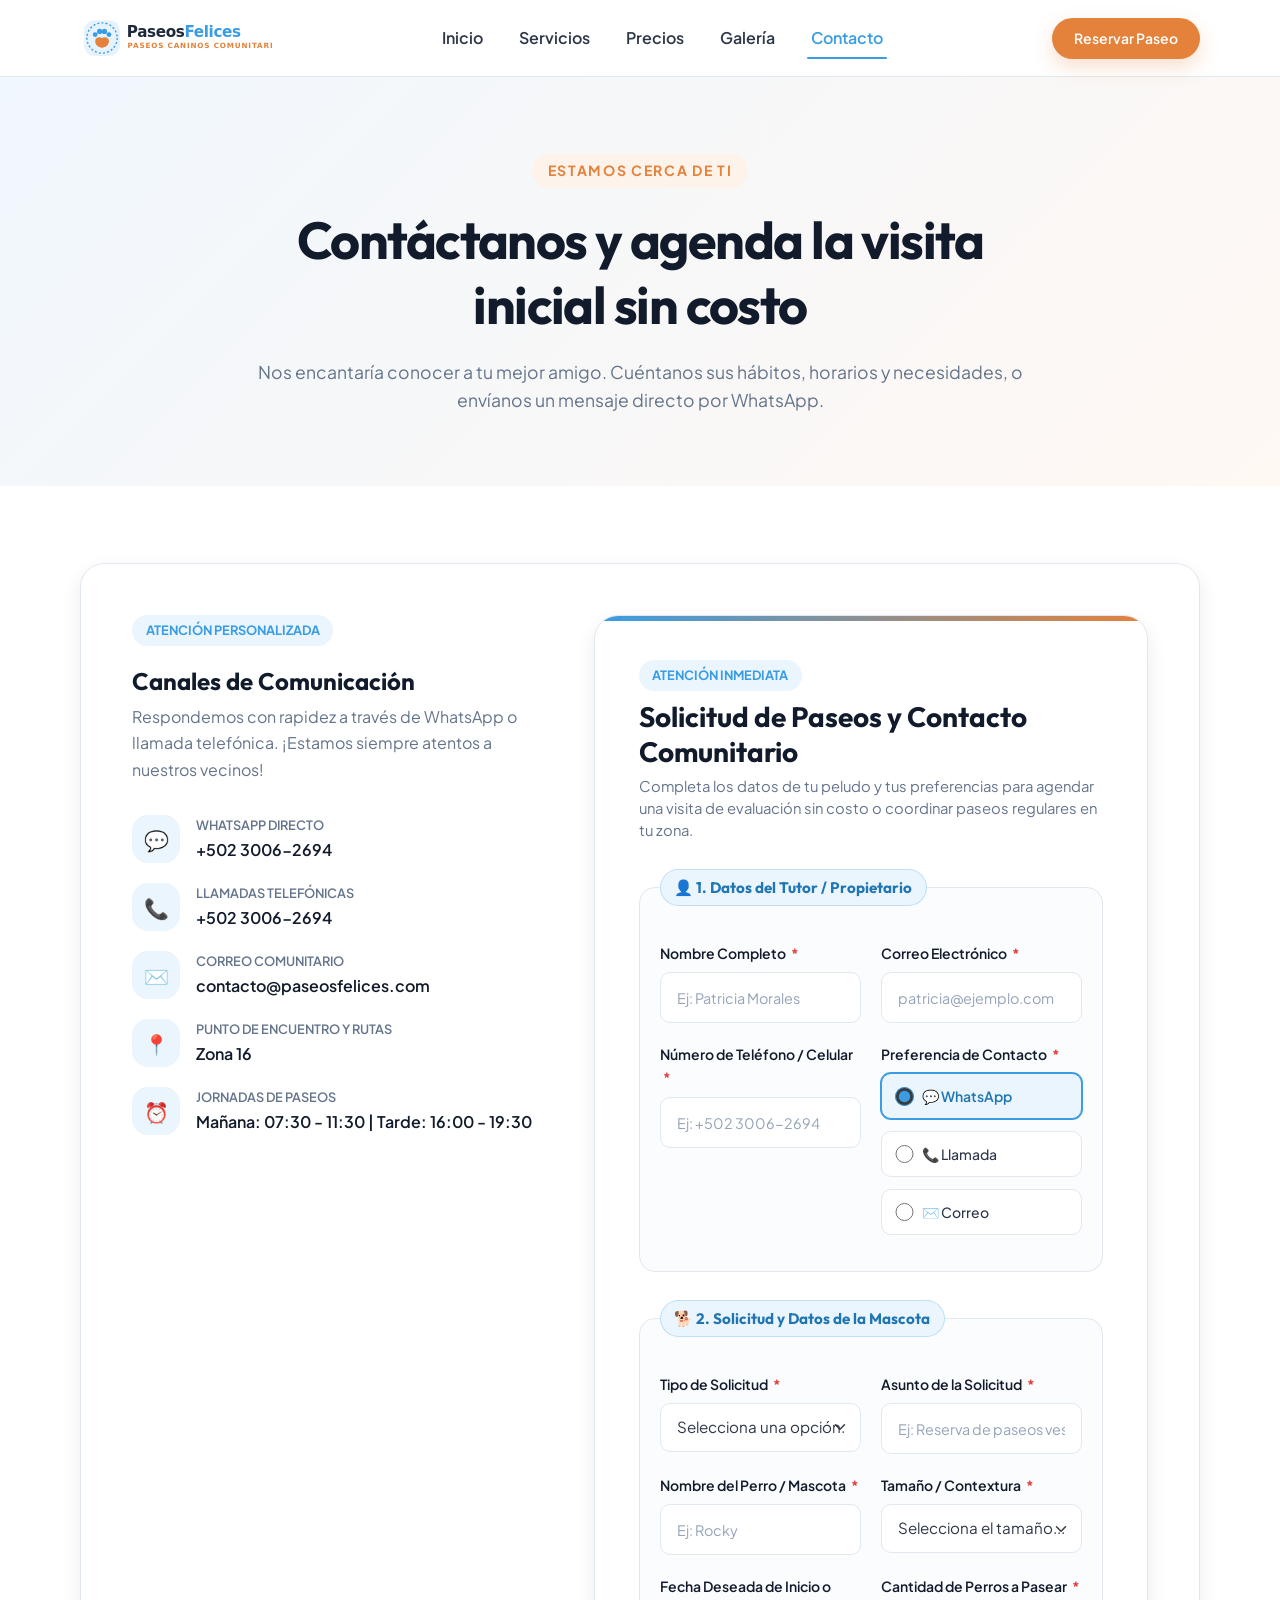
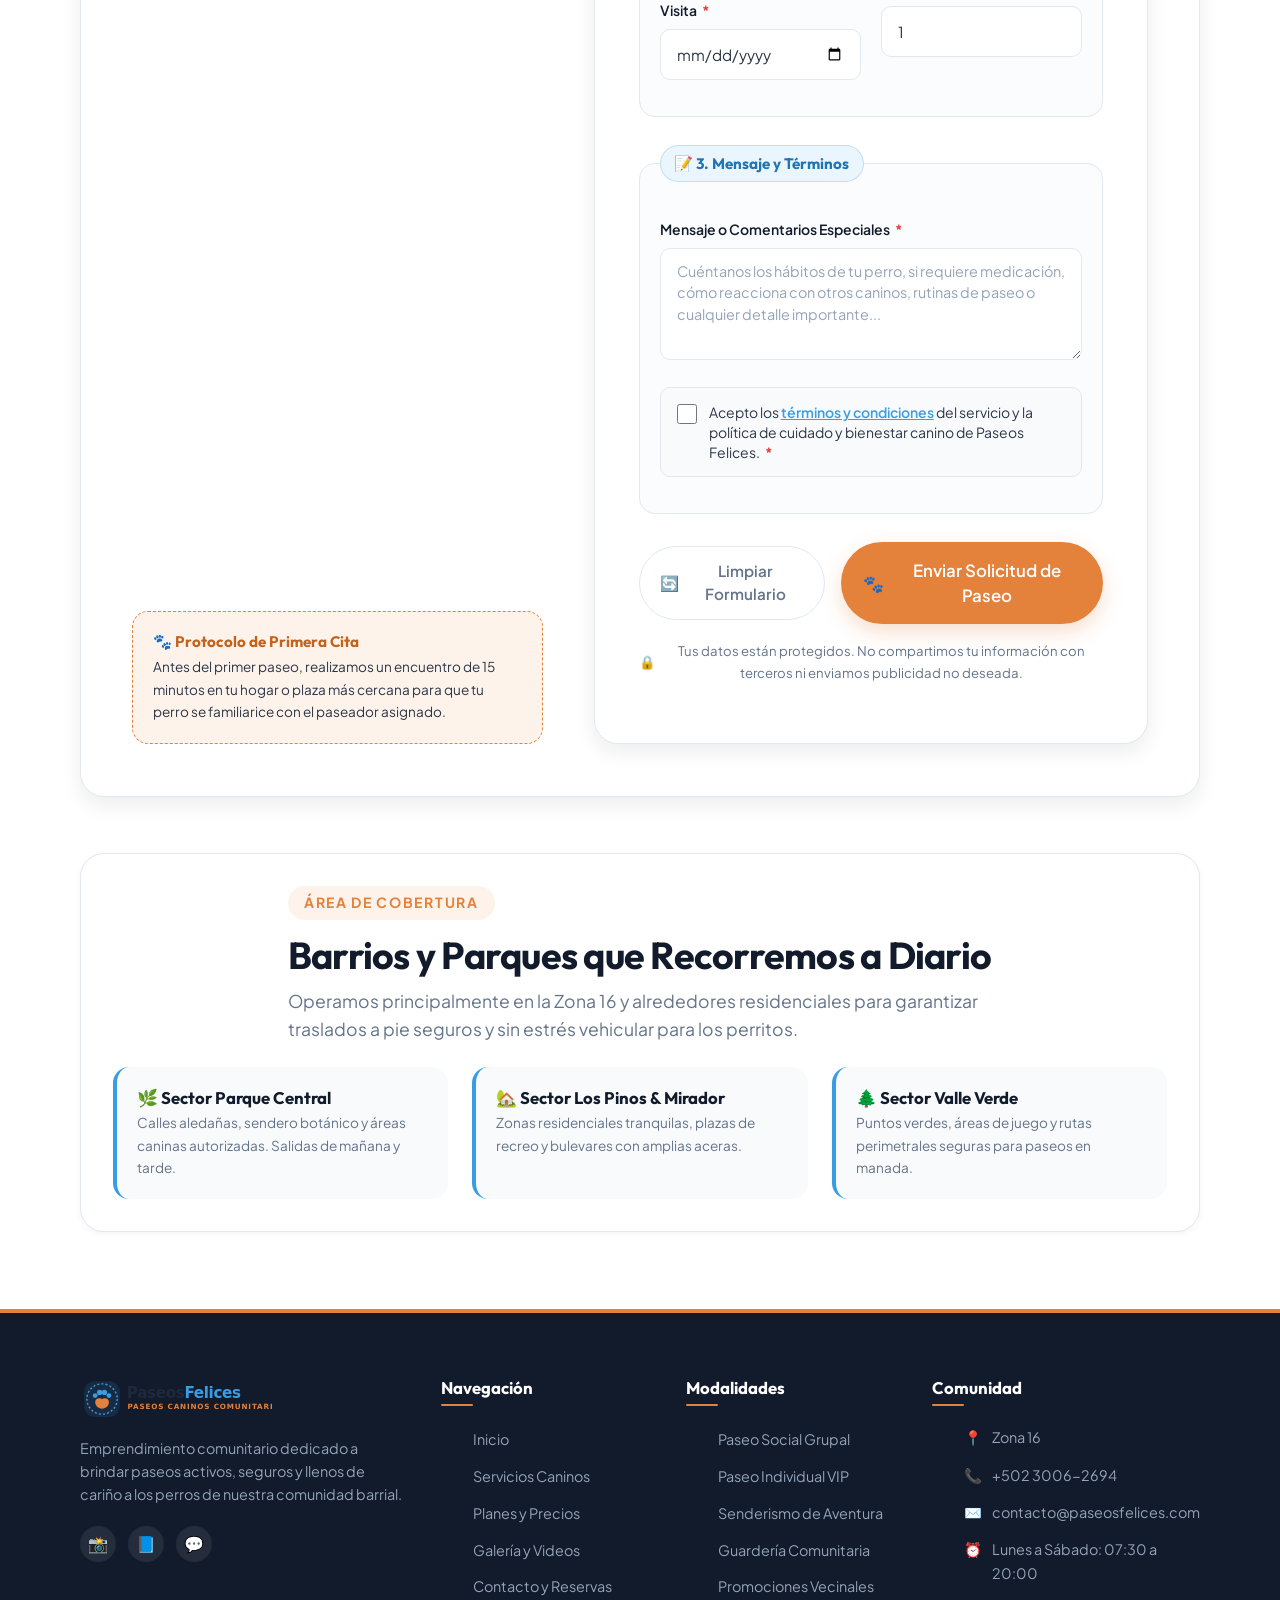
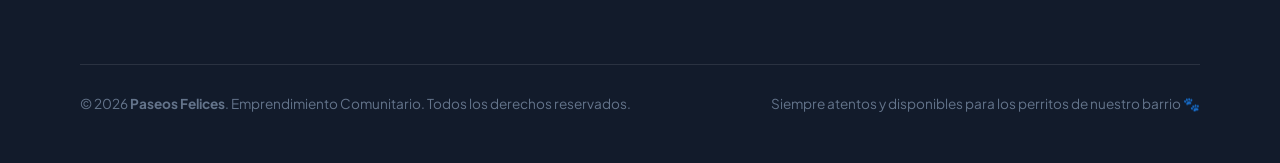
==== contacto.html @ 3d43de14 "Agrega sitio Paseos Felices con formulario de contacto en contacto.html Cinco páginas HTML y un únic" ====
<!DOCTYPE html>
<html lang="es">
<head>
  <meta charset="UTF-8">
  <meta name="viewport" content="width=device-width, initial-scale=1.0">
  <title>Contacto y Reservas | Paseos Felices</title>
  <meta name="description" content="Contáctanos para agendar paseos caninos o solicitar una visita de evaluación sin costo. Estamos en el corazón de tu comunidad.">
  <link rel="icon" type="image/svg+xml" href="Style/imagenes/favicon.svg">
  <!-- Bootstrap 5 CSS -->
  <link href="https://cdn.jsdelivr.net/npm/bootstrap@5.3.3/dist/css/bootstrap.min.css" rel="stylesheet" integrity="sha384-QWTKZyjpPEjISv5WaRU9OFeRpok6YctnYmDr5pNlyT2bRjXh0JMhjY6hW+ALEwIH" crossorigin="anonymous">
  <!-- Estilos Personalizados -->
  <link rel="stylesheet" href="Style/style.css">
</head>
<body>

  <!-- ================= ENCABEZADO Y NAVEGACIÓN ================= -->
  <header class="site-header">
    <div class="container header-container">
      <a href="index.html" class="brand-logo" aria-label="Inicio de Paseos Felices">
        <img src="Style/imagenes/logo.svg" alt="Logotipo Paseos Felices" width="180" height="42">
      </a>

      <input type="checkbox" id="nav-toggle" class="nav-toggle-input" aria-label="Abrir menú de navegación">
      <label for="nav-toggle" class="nav-toggle-label" aria-hidden="true">
        <span></span>
        <span></span>
        <span></span>
      </label>

      <nav class="nav-menu" role="navigation" aria-label="Menú principal">
        <a href="index.html" class="nav-link">Inicio</a>
        <a href="servicios.html" class="nav-link">Servicios</a>
        <a href="precios.html" class="nav-link">Precios</a>
        <a href="galeria.html" class="nav-link">Galería</a>
        <a href="contacto.html" class="nav-link active">Contacto</a>
        <div class="mobile-menu-cta" style="display: none;">
          <a href="contacto.html" class="btn btn-secondary btn-sm btn-block">Reservar Paseo</a>
        </div>
      </nav>

      <div class="header-cta">
        <a href="contacto.html" class="btn btn-secondary btn-sm">Reservar Paseo</a>
      </div>
    </div>
  </header>

  <!-- ================= BANNER HERO CONTACTO ================= -->
  <section class="section" style="background: linear-gradient(135deg, #F0F7FD 0%, #FFF8F3 100%); padding-bottom: 3.5rem;">
    <div class="container" style="text-align: center; max-width: 52rem; margin: 0 auto;">
      <span class="section-subtitle">Estamos Cerca de Ti</span>
      <h1 class="hero-title" style="margin-top: 0.5rem;">Contáctanos y agenda la visita inicial sin costo</h1>
      <p class="section-description">
        Nos encantaría conocer a tu mejor amigo. Cuéntanos sus hábitos, horarios y necesidades, o envíanos un mensaje directo por WhatsApp.
      </p>
    </div>
  </section>

  <!-- ================= FORMULARIO COMPLETO Y MÉTODOS DE CONTACTO ================= -->
  <section class="section section-alt">
    <div class="container">
      <div class="contact-grid">

        <!-- Panel Izquierdo: Métodos de Contacto -->
        <div class="contact-info-panel">
          <div>
            <span class="service-badge-pill">Atención Personalizada</span>
            <h3 style="margin-top: 0.5rem;">Canales de Comunicación</h3>
            <p style="color: var(--color-text-light); margin-bottom: 2rem;">
              Respondemos con rapidez a través de WhatsApp o llamada telefónica. ¡Estamos siempre atentos a nuestros vecinos!
            </p>

            <div class="contact-methods">
              <div class="contact-method-item">
                <div class="method-icon">💬</div>
                <div class="method-details">
                  <span>WhatsApp Directo</span>
                  <a href="https://wa.me/50230062694" target="_blank" rel="noopener noreferrer">+502 3006-2694</a>
                </div>
              </div>

              <div class="contact-method-item">
                <div class="method-icon">📞</div>
                <div class="method-details">
                  <span>Llamadas Telefónicas</span>
                  <a href="tel:+50230062694">+502 3006-2694</a>
                </div>
              </div>

              <div class="contact-method-item">
                <div class="method-icon">✉️</div>
                <div class="method-details">
                  <span>Correo Comunitario</span>
                  <a href="mailto:contacto@paseosfelices.com">contacto@paseosfelices.com</a>
                </div>
              </div>

              <div class="contact-method-item">
                <div class="method-icon">📍</div>
                <div class="method-details">
                  <span>Punto de Encuentro y Rutas</span>
                  <strong>Zona 16</strong>
                </div>
              </div>

              <div class="contact-method-item">
                <div class="method-icon">⏰</div>
                <div class="method-details">
                  <span>Jornadas de Paseos</span>
                  <strong>Mañana: 07:30 - 11:30 | Tarde: 16:00 - 19:30</strong>
                </div>
              </div>
            </div>
          </div>

          <div class="contact-highlight-box" style="margin-top: 1.5rem;">
            <h4>🐾 Protocolo de Primera Cita</h4>
            <p>
              Antes del primer paseo, realizamos un encuentro de 15 minutos en tu hogar o plaza más cercana para que tu perro se familiarice con el paseador asignado.
            </p>
          </div>
        </div>

        <!-- Panel Derecho: Formulario Completo -->
        <div class="contact-form-panel">
          <div class="form-header">
            <span class="service-badge-pill" style="margin-bottom: 0.5rem; display: inline-block;">Atención Inmediata</span>
            <h3>Solicitud de Paseos y Contacto Comunitario</h3>
            <p>
              Completa los datos de tu peludo y tus preferencias para agendar una visita de evaluación sin costo o coordinar paseos regulares en tu zona.
            </p>
          </div>

          <div id="form-alert-success" class="form-alert form-alert-success" role="alert">
            🐾 <strong>¡Solicitud enviada con éxito!</strong> Nos pondremos en contacto contigo mediante tu preferencia indicada en las próximas 2 horas para coordinar la visita inicial.
          </div>

          <div id="form-alert-error" class="form-alert form-alert-error" role="alert">
            ⚠️ <strong>Por favor completa todos los campos requeridos</strong> marcados con asterisco (*) antes de enviar.
          </div>

          <form id="formulario-contacto" action="#" method="POST" novalidate>
            
            <!-- SECCIÓN 1: DATOS DEL TUTOR -->
            <fieldset class="form-fieldset">
              <legend class="form-legend">👤 1. Datos del Tutor / Propietario</legend>
              
              <div class="form-row">
                <div class="form-group">
                  <label for="contact-nombre" class="form-label">Nombre Completo <span class="required-mark">*</span></label>
                  <input type="text" id="contact-nombre" name="nombre_completo" class="form-input" placeholder="Ej: Patricia Morales" required minlength="3">
                </div>
                <div class="form-group">
                  <label for="contact-email" class="form-label">Correo Electrónico <span class="required-mark">*</span></label>
                  <input type="email" id="contact-email" name="correo_electronico" class="form-input" placeholder="patricia@ejemplo.com" required>
                </div>
              </div>

              <div class="form-row">
                <div class="form-group">
                  <label for="contact-telefono" class="form-label">Número de Teléfono / Celular <span class="required-mark">*</span></label>
                  <input type="tel" id="contact-telefono" name="numero_telefono" class="form-input" placeholder="Ej: +502 3006-2694" required pattern="[0-9+\(\)\- ]{8,}" title="Ingresa un número válido de al menos 8 dígitos (solo números, +, espacios, guiones o paréntesis)">
                </div>
                <div class="form-group">
                  <span class="form-label">Preferencia de Contacto <span class="required-mark">*</span></span>
                  <div class="radio-options-grid">
                    <label class="radio-card-label" for="pref-whatsapp">
                      <input type="radio" id="pref-whatsapp" name="preferencia_contacto" value="whatsapp" checked>
                      <span>💬 WhatsApp</span>
                    </label>
                    <label class="radio-card-label" for="pref-llamada">
                      <input type="radio" id="pref-llamada" name="preferencia_contacto" value="llamada">
                      <span>📞 Llamada</span>
                    </label>
                    <label class="radio-card-label" for="pref-correo">
                      <input type="radio" id="pref-correo" name="preferencia_contacto" value="correo">
                      <span>✉️ Correo</span>
                    </label>
                  </div>
                </div>
              </div>
            </fieldset>

            <!-- SECCIÓN 2: SOLICITUD Y DETALLES DE LA MASCOTA -->
            <fieldset class="form-fieldset">
              <legend class="form-legend">🐕 2. Solicitud y Datos de la Mascota</legend>

              <div class="form-row">
                <div class="form-group">
                  <label for="contact-solicitud" class="form-label">Tipo de Solicitud <span class="required-mark">*</span></label>
                  <select id="contact-solicitud" name="tipo_solicitud" class="form-select" required>
                    <option value="" disabled selected>Selecciona una opción...</option>
                    <option value="reserva-paseo">Reserva de Paseos Regulares</option>
                    <option value="evaluacion-gratuita">Solicitud de Visita de Evaluación Gratuita</option>
                    <option value="paseo-individual">Paseo Individual VIP</option>
                    <option value="guarderia-dia">Guardería de Día</option>
                    <option value="senderismo-aventura">Ruta de Senderismo & Aventura</option>
                    <option value="consulta-general">Consulta General / Información</option>
                  </select>
                </div>
                <div class="form-group">
                  <label for="contact-asunto" class="form-label">Asunto de la Solicitud <span class="required-mark">*</span></label>
                  <input type="text" id="contact-asunto" name="asunto" class="form-input" placeholder="Ej: Reserva de paseos vespertinos para Rocky" required>
                </div>
              </div>

              <div class="form-row">
                <div class="form-group">
                  <label for="contact-perro" class="form-label">Nombre del Perro / Mascota <span class="required-mark">*</span></label>
                  <input type="text" id="contact-perro" name="nombre_perro" class="form-input" placeholder="Ej: Rocky" required>
                </div>
                <div class="form-group">
                  <label for="contact-raza" class="form-label">Tamaño / Contextura <span class="required-mark">*</span></label>
                  <select id="contact-raza" name="raza_tamano" class="form-select" required>
                    <option value="" disabled selected>Selecciona el tamaño...</option>
                    <option value="pequeno">Pequeño (menos de 10 kg)</option>
                    <option value="mediano">Mediano (10 a 25 kg)</option>
                    <option value="grande">Grande (25 a 40 kg)</option>
                    <option value="gigante">Gigante (+40 kg)</option>
                  </select>
                </div>
              </div>

              <!-- Campos adicionales específicos del negocio canino -->
              <div class="form-row">
                <div class="form-group">
                  <label for="contact-fecha" class="form-label">Fecha Deseada de Inicio o Visita <span class="required-mark">*</span></label>
                  <input type="date" id="contact-fecha" name="fecha_servicio" class="form-input" required>
                </div>
                <div class="form-group">
                  <label for="contact-cantidad" class="form-label">Cantidad de Perros a Pasear <span class="required-mark">*</span></label>
                  <input type="number" id="contact-cantidad" name="cantidad_mascotas" class="form-input" min="1" max="5" value="1" required>
                </div>
              </div>
            </fieldset>

            <!-- SECCIÓN 3: MENSAJE Y CONFORMIDAD -->
            <fieldset class="form-fieldset">
              <legend class="form-legend">📝 3. Mensaje y Términos</legend>

              <div class="form-group">
                <label for="contact-mensaje" class="form-label">Mensaje o Comentarios Especiales <span class="required-mark">*</span></label>
                <textarea id="contact-mensaje" name="mensaje_comentario" class="form-textarea" placeholder="Cuéntanos los hábitos de tu perro, si requiere medicación, cómo reacciona con otros caninos, rutinas de paseo o cualquier detalle importante..." required></textarea>
              </div>

              <div class="form-group">
                <label class="checkbox-card" for="contact-terminos">
                  <input type="checkbox" id="contact-terminos" name="terminos_aceptados" required>
                  <span class="checkbox-text">
                    Acepto los <a href="#" onclick="event.preventDefault(); alert('Términos de Paseos Felices:\n- Paseos seguros con arnés y correa resistente.\n- Protocolos de hidratación constante.\n- Notificaciones y reporte al finalizar el recorrido.\n- Tratamiento ético y cariñoso.');">términos y condiciones</a> del servicio y la política de cuidado y bienestar canino de Paseos Felices. <span class="required-mark">*</span>
                  </span>
                </label>
              </div>
            </fieldset>

            <!-- ACCIONES DEL FORMULARIO -->
            <div class="form-actions-row">
              <button type="reset" class="btn btn-form-reset" id="btn-limpiar">
                <span>🔄</span> Limpiar Formulario
              </button>
              <button type="submit" class="btn btn-form-submit" id="btn-enviar">
                <span>🐾</span> Enviar Solicitud de Paseo
              </button>
            </div>

            <p class="form-note">
              <span>🔒</span> Tus datos están protegidos. No compartimos tu información con terceros ni enviamos publicidad no deseada.
            </p>
          </form>
        </div>

      </div>

      <!-- ================= MAPA Y ZONAS DE COBERTURA COMUNITARIA ================= -->
      <div class="contact-map-card">
        <div class="section-header" style="margin-bottom: 1.5rem; text-align: left;">
          <span class="section-subtitle">Área de Cobertura</span>
          <h2>Barrios y Parques que Recorremos a Diario</h2>
          <p class="section-description" style="max-width: 100%;">
            Operamos principalmente en la Zona 16 y alrededores residenciales para garantizar traslados a pie seguros y sin estrés vehicular para los perritos.
          </p>
        </div>

        <div class="coverage-list">
          <div class="coverage-item">
            <h4>🌿 Sector Parque Central</h4>
            <p>Calles aledañas, sendero botánico y áreas caninas autorizadas. Salidas de mañana y tarde.</p>
          </div>
          <div class="coverage-item">
            <h4>🏡 Sector Los Pinos & Mirador</h4>
            <p>Zonas residenciales tranquilas, plazas de recreo y bulevares con amplias aceras.</p>
          </div>
          <div class="coverage-item">
            <h4>🌲 Sector Valle Verde</h4>
            <p>Puntos verdes, áreas de juego y rutas perimetrales seguras para paseos en manada.</p>
          </div>
        </div>
      </div>

    </div>
  </section>

  <!-- ================= PIE DE PÁGINA (FOOTER) ================= -->
  <footer class="site-footer">
    <div class="container">
      <div class="footer-grid">
        <div class="footer-brand">
          <a href="index.html" class="brand-logo">
            <img src="Style/imagenes/logo.svg" alt="Logotipo Paseos Felices" width="180" height="42">
          </a>
          <p>
            Emprendimiento comunitario dedicado a brindar paseos activos, seguros y llenos de cariño a los perros de nuestra comunidad barrial.
          </p>
          <div class="footer-socials">
            <a href="https://instagram.com" class="social-link" target="_blank" rel="noopener noreferrer" aria-label="Instagram">📸</a>
            <a href="https://facebook.com" class="social-link" target="_blank" rel="noopener noreferrer" aria-label="Facebook">📘</a>
            <a href="https://wa.me/50230062694" class="social-link" target="_blank" rel="noopener noreferrer" aria-label="WhatsApp">💬</a>
          </div>
        </div>

        <div class="footer-col">
          <h4>Navegación</h4>
          <ul class="footer-links">
            <li><a href="index.html">Inicio</a></li>
            <li><a href="servicios.html">Servicios Caninos</a></li>
            <li><a href="precios.html">Planes y Precios</a></li>
            <li><a href="galeria.html">Galería y Videos</a></li>
            <li><a href="contacto.html">Contacto y Reservas</a></li>
          </ul>
        </div>

        <div class="footer-col">
          <h4>Modalidades</h4>
          <ul class="footer-links">
            <li><a href="servicios.html#social">Paseo Social Grupal</a></li>
            <li><a href="servicios.html#individual">Paseo Individual VIP</a></li>
            <li><a href="servicios.html#aventura">Senderismo de Aventura</a></li>
            <li><a href="servicios.html#guarderia">Guardería Comunitaria</a></li>
            <li><a href="precios.html">Promociones Vecinales</a></li>
          </ul>
        </div>

        <div class="footer-col">
          <h4>Comunidad</h4>
          <ul class="footer-contact-info">
            <li><span class="icon">📍</span> Zona 16</li>
            <li><span class="icon">📞</span> +502 3006-2694</li>
            <li><span class="icon">✉️</span> contacto@paseosfelices.com</li>
            <li><span class="icon">⏰</span> Lunes a Sábado: 07:30 a 20:00</li>
          </ul>
        </div>
      </div>

      <div class="footer-bottom">
        <p>&copy; 2026 <strong>Paseos Felices</strong>. Emprendimiento Comunitario. Todos los derechos reservados.</p>
        <p>Siempre atentos y disponibles para los perritos de nuestro barrio 🐾</p>
      </div>
    </div>
  </footer>

  <!-- Bootstrap 5 JS Bundle -->
  <script src="https://cdn.jsdelivr.net/npm/bootstrap@5.3.3/dist/js/bootstrap.bundle.min.js" integrity="sha384-YvpcrYf0tY3lHB60NNkmXc5s9fDVZLESaAA55NDzOxhy9GkcIdslK1eN7N6jIeHz" crossorigin="anonymous"></script>
  <script>
    document.addEventListener('DOMContentLoaded', () => {
      // Cerrar menú móvil al hacer clic en enlaces
      document.querySelectorAll('.nav-link').forEach(link => {
        link.addEventListener('click', () => {
          const toggle = document.getElementById('nav-toggle');
          if (toggle) toggle.checked = false;
        });
      });

      // Configurar fecha mínima para hoy en el campo de fecha deseada
      const inputFecha = document.getElementById('contact-fecha');
      if (inputFecha) {
        const today = new Date().toISOString().split('T')[0];
        inputFecha.min = today;
      }

      // Auto-seleccionar solicitud o servicio si viene en URL
      const urlParams = new URLSearchParams(window.location.search);
      const servicioParam = urlParams.get('servicio');
      if (servicioParam) {
        const selectSolicitud = document.getElementById('contact-solicitud');
        if (selectSolicitud) {
          // Mapeo amigable de parámetros comunes
          const mapping = {
            'social': 'reserva-paseo',
            'individual': 'paseo-individual',
            'aventura': 'senderismo-aventura',
            'guarderia': 'guarderia-dia',
            'evaluacion': 'evaluacion-gratuita'
          };
          selectSolicitud.value = mapping[servicioParam] || servicioParam;
        }
      }

      // Manejador del Formulario: Validación y Experiencia de Usuario
      const formulario = document.getElementById('formulario-contacto');
      const alertSuccess = document.getElementById('form-alert-success');
      const alertError = document.getElementById('form-alert-error');

      if (formulario) {
        formulario.addEventListener('submit', (e) => {
          e.preventDefault();

          // Comprobación de validez de todos los campos obligatorios
          if (!formulario.checkValidity()) {
            if (alertSuccess) alertSuccess.style.display = 'none';
            if (alertError) {
              alertError.style.display = 'block';
              alertError.scrollIntoView({ behavior: 'smooth', block: 'nearest' });
            }
            formulario.reportValidity();
            return;
          }
          // Reiniciar campos tras envío simulado exitoso (antes de mostrar el mensaje,
          // porque el evento 'reset' oculta las alertas)

          formulario.reset();

          if (alertError) alertError.style.display = 'none';
          if (alertSuccess) {
            alertSuccess.style.display = 'block';
            alertSuccess.scrollIntoView({ behavior: 'smooth', block: 'center' });
          }

          if (inputFecha) {
            inputFecha.min = new Date().toISOString().split('T')[0];
          }
          const defaultRadio = document.getElementById('pref-whatsapp');
          if (defaultRadio) defaultRadio.checked = true;
        });

        // Limpiar mensajes al presionar el botón de limpiar / restablecer
        formulario.addEventListener('reset', () => {
          if (alertSuccess) alertSuccess.style.display = 'none';
          if (alertError) alertError.style.display = 'none';
          const defaultRadio = document.getElementById('pref-whatsapp');
          if (defaultRadio) setTimeout(() => defaultRadio.checked = true, 10);
        });
      }
    });
  </script>
</body>
</html>
---- Style/style.css ----
/* ==========================================================================
   PASEOS FELICES - HOJA DE ESTILO ÚNICA (Style/style.css)
   Emprendimiento Comunitario de Paseos de Perros
   Colores Principales:
     - Principal: #3A9DE4 (Azul Amigable)
     - Secundario: #E4813A (Naranja Cálido)
   ========================================================================== */

@import url('https://fonts.googleapis.com/css2?family=Outfit:wght@400;500;600;700;800&family=Plus+Jakarta+Sans:wght@400;500;600;700&display=swap');

/* --- 1. VARIABLES GLOBALES Y SISTEMA DE DISEÑO --- */
:root {
  /* Paleta Corporativa Requerida */
  --color-primary: #3A9DE4;
  --color-primary-dark: #1F76B3;
  --color-primary-light: #EBF5FD;
  --color-primary-rgb: 58, 157, 228;

  --color-secondary: #E4813A;
  --color-secondary-dark: #C2621C;
  --color-secondary-light: #FDF3EB;
  --color-secondary-rgb: 228, 129, 58;

  /* Escala de Neutros */
  --color-dark: #121B2B;
  --color-text: #2D3748;
  --color-text-light: #64748B;
  --color-border: #E2E8F0;
  --color-bg: #F8FAFC;
  --color-white: #FFFFFF;

  /* Tipografías */
  --font-heading: 'Outfit', -apple-system, BlinkMacSystemFont, 'Segoe UI', Roboto, sans-serif;
  --font-body: 'Plus Jakarta Sans', -apple-system, BlinkMacSystemFont, 'Segoe UI', Roboto, sans-serif;

  /* Radios de Borde (en rem) */
  --radius-xs: 0.375rem;
  --radius-sm: 0.625rem;
  --radius-md: 1rem;
  --radius-lg: 1.5rem;
  --radius-full: 9999px;

  /* Sombras */
  --shadow-sm: 0 0.125rem 0.375rem rgba(18, 27, 43, 0.05);
  --shadow-md: 0 0.5rem 1.25rem rgba(18, 27, 43, 0.08);
  --shadow-lg: 0 1rem 2.25rem rgba(18, 27, 43, 0.12);
  --shadow-orange: 0 0.5rem 1.25rem rgba(228, 129, 58, 0.25);
  --shadow-blue: 0 0.5rem 1.25rem rgba(58, 157, 228, 0.25);

  /* Transición */
  --transition: all 0.25s cubic-bezier(0.16, 1, 0.3, 1);

  /* Espaciados Relativos */
  --container-max-w: 75rem; /* 1200px */
}

/* --- 2. RESET Y BASES GLOBALES --- */
*, *::before, *::after {
  box-sizing: border-box;
  margin: 0;
  padding: 0;
}

html {
  font-size: 100%; /* 16px base para unidades rem */
  scroll-behavior: smooth;
  -webkit-text-size-adjust: 100%;
}

body {
  font-family: var(--font-body);
  font-size: 1rem;
  line-height: 1.65;
  color: var(--color-text);
  background-color: var(--color-bg);
  overflow-x: hidden; /* Evita desplazamiento horizontal innecesario */
  min-height: 100vh;
  display: flex;
  flex-direction: column;
}

/* Tipografía Adaptable con clamp y rem */
h1, h2, h3, h4, h5, h6 {
  font-family: var(--font-heading);
  color: var(--color-dark);
  font-weight: 700;
  line-height: 1.25;
}

h1 {
  font-size: clamp(2rem, 4.5vw, 3.25rem);
  letter-spacing: -0.03em;
}

h2 {
  font-size: clamp(1.6rem, 3.2vw, 2.35rem);
  letter-spacing: -0.02em;
}

h3 {
  font-size: clamp(1.25rem, 2.2vw, 1.5rem);
}

p {
  margin-bottom: 1rem;
}

a {
  color: inherit;
  text-decoration: none;
  transition: var(--transition);
}

img, video {
  max-width: 100%;
  height: auto;
  display: block;
}

ul {
  list-style: none;
}

button, input, select, textarea {
  font: inherit;
}

/* --- 3. CONTENEDORES Y UTILIDADES --- */
.container {
  width: 90%;
  max-width: var(--container-max-w);
  margin-left: auto;
  margin-right: auto;
  padding-left: 1rem;
  padding-right: 1rem;
}

.section {
  padding-top: clamp(3rem, 6vw, 5.5rem);
  padding-bottom: clamp(3rem, 6vw, 5.5rem);
}

.section-alt {
  background-color: var(--color-white);
}

.section-header {
  text-align: center;
  max-width: 44rem;
  margin: 0 auto 3rem auto;
}

.section-subtitle {
  display: inline-block;
  font-size: 0.875rem;
  font-weight: 700;
  text-transform: uppercase;
  letter-spacing: 0.12em;
  color: var(--color-secondary);
  background-color: var(--color-secondary-light);
  padding: 0.35rem 1rem;
  border-radius: var(--radius-full);
  margin-bottom: 0.75rem;
}

.section-title {
  margin-bottom: 1rem;
}

.section-description {
  font-size: 1.1rem;
  color: var(--color-text-light);
  line-height: 1.6;
}

/* --- 4. COMPONENTES: BOTONES --- */
.btn {
  display: inline-flex;
  align-items: center;
  justify-content: center;
  gap: 0.5rem;
  padding: 0.85rem 1.85rem;
  font-size: 1rem;
  font-weight: 600;
  border-radius: var(--radius-full);
  border: 2px solid transparent;
  cursor: pointer;
  transition: var(--transition);
  text-align: center;
  white-space: nowrap;
}

.btn-primary {
  background-color: var(--color-primary);
  color: var(--color-white);
  box-shadow: var(--shadow-blue);
}

.btn-primary:hover {
  background-color: var(--color-primary-dark);
  transform: translateY(-0.15rem);
  box-shadow: 0 0.75rem 1.5rem rgba(58, 157, 228, 0.35);
}

.btn-secondary {
  background-color: var(--color-secondary);
  color: var(--color-white);
  box-shadow: var(--shadow-orange);
}

.btn-secondary:hover {
  background-color: var(--color-secondary-dark);
  transform: translateY(-0.15rem);
  box-shadow: 0 0.75rem 1.5rem rgba(228, 129, 58, 0.35);
}

.btn-outline {
  background-color: transparent;
  border-color: var(--color-primary);
  color: var(--color-primary);
}

.btn-outline:hover {
  background-color: var(--color-primary-light);
  transform: translateY(-0.15rem);
}

.btn-white {
  background-color: var(--color-white);
  color: var(--color-primary);
  box-shadow: var(--shadow-md);
}

.btn-white:hover {
  background-color: var(--color-primary-light);
  transform: translateY(-0.15rem);
}

.btn-sm {
  padding: 0.5rem 1.25rem;
  font-size: 0.875rem;
}

.btn-block {
  width: 100%;
}

/* --- 5. ENCABEZADO Y MENÚ DE NAVEGACIÓN --- */
.site-header {
  position: sticky;
  top: 0;
  z-index: 100;
  background-color: rgba(255, 255, 255, 0.95);
  backdrop-filter: blur(12px);
  -webkit-backdrop-filter: blur(12px);
  border-bottom: 1px solid var(--color-border);
  transition: var(--transition);
}

.header-container {
  display: flex;
  align-items: center;
  justify-content: space-between;
  height: 4.75rem;
}

.brand-logo {
  display: flex;
  align-items: center;
  gap: 0.75rem;
}

.brand-logo img {
  height: 2.75rem;
  width: auto;
}

/* Checkbox oculto para el toggle del menú móvil (Pure CSS + compatible) */
.nav-toggle-input {
  display: none;
}

.nav-toggle-label {
  display: none;
  flex-direction: column;
  justify-content: space-around;
  width: 2.25rem;
  height: 2rem;
  background: transparent;
  border: none;
  cursor: pointer;
  padding: 0.25rem;
  z-index: 110;
}

.nav-toggle-label span {
  width: 100%;
  height: 0.2rem;
  background-color: var(--color-dark);
  border-radius: 2px;
  transition: var(--transition);
}

/* Menú de Navegación Principal */
.nav-menu {
  display: flex;
  align-items: center;
  gap: 1.75rem;
}

.nav-link {
  font-weight: 600;
  font-size: 1rem;
  color: var(--color-text);
  padding: 0.5rem 0.25rem;
  position: relative;
}

.nav-link::after {
  content: '';
  position: absolute;
  bottom: 0;
  left: 0;
  width: 0%;
  height: 2px;
  background-color: var(--color-primary);
  transition: width 0.3s ease;
  border-radius: 2px;
}

.nav-link:hover {
  color: var(--color-primary);
}

.nav-link:hover::after,
.nav-link.active::after {
  width: 100%;
}

.nav-link.active {
  color: var(--color-primary);
}

.header-cta {
  display: flex;
  align-items: center;
}

/* --- 6. SECCIÓN PRINCIPAL (HERO) --- */
.hero-section {
  padding-top: clamp(2.5rem, 5vw, 4.5rem);
  padding-bottom: clamp(3rem, 6vw, 5.5rem);
  background: linear-gradient(135deg, #F0F7FD 0%, #FFF8F3 100%);
  position: relative;
  overflow: hidden;
}

.hero-grid {
  display: grid;
  grid-template-columns: 1.15fr 1fr;
  align-items: center;
  gap: clamp(2rem, 4vw, 4rem);
}

.hero-content {
  display: flex;
  flex-direction: column;
  align-items: flex-start;
}

.hero-badge {
  display: inline-flex;
  align-items: center;
  gap: 0.5rem;
  background-color: var(--color-white);
  color: var(--color-secondary-dark);
  font-weight: 700;
  font-size: 0.875rem;
  padding: 0.4rem 1rem;
  border-radius: var(--radius-full);
  box-shadow: var(--shadow-sm);
  border: 1px solid rgba(228, 129, 58, 0.2);
  margin-bottom: 1.25rem;
}

.hero-badge span {
  background-color: var(--color-secondary);
  color: var(--color-white);
  padding: 0.15rem 0.5rem;
  border-radius: var(--radius-full);
  font-size: 0.75rem;
}

.hero-title {
  margin-bottom: 1.25rem;
}

.hero-title .highlight {
  color: var(--color-primary);
  position: relative;
}

.hero-title .highlight-orange {
  color: var(--color-secondary);
}

.hero-description {
  font-size: clamp(1.05rem, 1.8vw, 1.25rem);
  color: var(--color-text-light);
  line-height: 1.65;
  margin-bottom: 2rem;
  max-width: 36rem;
}

.hero-actions {
  display: flex;
  flex-wrap: wrap;
  gap: 1rem;
  margin-bottom: 2.5rem;
}

.hero-stats {
  display: flex;
  align-items: center;
  gap: 2rem;
  padding-top: 1.5rem;
  border-top: 1px solid rgba(226, 232, 240, 0.8);
  width: 100%;
}

.stat-item {
  display: flex;
  flex-direction: column;
}

.stat-number {
  font-family: var(--font-heading);
  font-size: 1.75rem;
  font-weight: 800;
  color: var(--color-dark);
  line-height: 1.1;
}

.stat-label {
  font-size: 0.85rem;
  color: var(--color-text-light);
  font-weight: 500;
}

.hero-image-wrapper {
  position: relative;
}

.hero-image-card {
  position: relative;
  border-radius: var(--radius-lg);
  overflow: hidden;
  box-shadow: var(--shadow-lg);
  border: 4px solid var(--color-white);
  aspect-ratio: 16 / 10;
}

.hero-image-card img {
  width: 100%;
  height: 100%;
  object-fit: cover;
  transition: transform 0.6s ease;
}

.hero-image-card:hover img {
  transform: scale(1.03);
}

/* Tarjeta flotante de satisfacción */
.floating-badge {
  position: absolute;
  bottom: -1rem;
  left: -1rem;
  background-color: var(--color-white);
  padding: 0.85rem 1.25rem;
  border-radius: var(--radius-md);
  box-shadow: var(--shadow-lg);
  display: flex;
  align-items: center;
  gap: 0.85rem;
  border: 1px solid var(--color-border);
  animation: floatAnim 4s ease-in-out infinite;
}

.floating-badge-icon {
  width: 2.75rem;
  height: 2.75rem;
  background-color: var(--color-secondary-light);
  color: var(--color-secondary);
  border-radius: var(--radius-sm);
  display: flex;
  align-items: center;
  justify-content: center;
  font-size: 1.35rem;
}

.floating-badge-text strong {
  display: block;
  color: var(--color-dark);
  font-size: 0.95rem;
}

.floating-badge-text span {
  font-size: 0.8rem;
  color: var(--color-text-light);
}

@keyframes floatAnim {
  0%, 100% { transform: translateY(0); }
  50% { transform: translateY(-0.5rem); }
}

/* --- 7. SECCIÓN DE SERVICIOS / PRODUCTOS --- */
.services-grid {
  display: grid;
  grid-template-columns: repeat(3, 1fr);
  gap: 2rem;
}

.service-card {
  background-color: var(--color-white);
  border-radius: var(--radius-md);
  overflow: hidden;
  border: 1px solid var(--color-border);
  box-shadow: var(--shadow-sm);
  transition: var(--transition);
  display: flex;
  flex-direction: column;
}

.service-card:hover {
  transform: translateY(-0.5rem);
  box-shadow: var(--shadow-lg);
  border-color: rgba(58, 157, 228, 0.4);
}

.service-image-box {
  position: relative;
  aspect-ratio: 4 / 3;
  overflow: hidden;
  background-color: #E2E8F0;
}

.service-image-box img {
  width: 100%;
  height: 100%;
  object-fit: cover;
  transition: transform 0.5s ease;
}

.service-card:hover .service-image-box img {
  transform: scale(1.06);
}

.service-tag {
  position: absolute;
  top: 1rem;
  right: 1rem;
  background-color: rgba(18, 27, 43, 0.75);
  color: var(--color-white);
  font-size: 0.75rem;
  font-weight: 600;
  padding: 0.35rem 0.75rem;
  border-radius: var(--radius-full);
  backdrop-filter: blur(4px);
}

.service-tag.tag-orange {
  background-color: var(--color-secondary);
}

.service-tag.tag-blue {
  background-color: var(--color-primary);
}

.service-content {
  padding: 1.75rem;
  display: flex;
  flex-direction: column;
  flex-grow: 1;
}

.service-title {
  margin-bottom: 0.75rem;
  font-size: 1.35rem;
}

.service-description {
  color: var(--color-text-light);
  font-size: 0.95rem;
  line-height: 1.6;
  margin-bottom: 1.25rem;
  flex-grow: 1;
}

.service-features {
  margin-bottom: 1.25rem;
  padding-bottom: 1.25rem;
  border-bottom: 1px solid var(--color-border);
}

.service-features li {
  font-size: 0.875rem;
  color: var(--color-text);
  margin-bottom: 0.4rem;
  display: flex;
  align-items: center;
  gap: 0.5rem;
}

.service-features li::before {
  content: '🐾';
  font-size: 0.8rem;
}

.service-footer {
  display: flex;
  align-items: baseline;
  justify-content: space-between;
  margin-top: auto;
}

.service-price {
  display: flex;
  flex-direction: column;
}

.price-currency {
  font-size: 0.8rem;
  color: var(--color-text-light);
  text-transform: uppercase;
  font-weight: 600;
}

.price-amount {
  font-family: var(--font-heading);
  font-size: 1.6rem;
  font-weight: 800;
  color: var(--color-primary-dark);
  line-height: 1;
}

.price-unit {
  font-size: 0.8rem;
  color: var(--color-text-light);
}

/* --- 8. SECCIÓN INFORMATIVA (SOBRE EL NEGOCIO) --- */
.info-grid {
  display: grid;
  grid-template-columns: 1fr 1.15fr;
  align-items: center;
  gap: clamp(2rem, 5vw, 4.5rem);
}

.info-image-container {
  position: relative;
}

.info-image-card {
  border-radius: var(--radius-lg);
  overflow: hidden;
  box-shadow: var(--shadow-lg);
  border: 4px solid var(--color-white);
  aspect-ratio: 4 / 3;
}

.info-image-card img {
  width: 100%;
  height: 100%;
  object-fit: cover;
}

.info-badge-overlay {
  position: absolute;
  top: -1rem;
  right: -1rem;
  background-color: var(--color-secondary);
  color: var(--color-white);
  padding: 1rem 1.35rem;
  border-radius: var(--radius-md);
  box-shadow: var(--shadow-orange);
  text-align: center;
}

.info-badge-overlay strong {
  display: block;
  font-size: 1.5rem;
  font-family: var(--font-heading);
  line-height: 1;
}

.info-badge-overlay span {
  font-size: 0.75rem;
  text-transform: uppercase;
  letter-spacing: 0.05em;
  opacity: 0.95;
}

.info-content {
  display: flex;
  flex-direction: column;
}

.info-lead {
  font-size: 1.15rem;
  color: var(--color-dark);
  font-weight: 600;
  line-height: 1.6;
  margin-bottom: 1.25rem;
}

.info-values-list {
  display: grid;
  grid-template-columns: 1fr 1fr;
  gap: 1.25rem;
  margin: 1.5rem 0 2rem 0;
}

.value-item {
  display: flex;
  align-items: flex-start;
  gap: 0.75rem;
}

.value-icon {
  width: 2.25rem;
  height: 2.25rem;
  flex-shrink: 0;
  background-color: var(--color-primary-light);
  color: var(--color-primary);
  border-radius: var(--radius-sm);
  display: flex;
  align-items: center;
  justify-content: center;
  font-size: 1.1rem;
}

.value-text h4 {
  font-size: 1rem;
  margin-bottom: 0.2rem;
}

.value-text p {
  font-size: 0.85rem;
  color: var(--color-text-light);
  margin-bottom: 0;
  line-height: 1.4;
}

/* --- 9. SECCIÓN DE CONTACTO & FORMULARIO --- */
.contact-grid {
  display: grid;
  grid-template-columns: 1fr 1.35fr;
  gap: clamp(2rem, 4vw, 3.5rem);
  background-color: var(--color-white);
  border-radius: var(--radius-lg);
  padding: clamp(1.75rem, 4vw, 3.5rem);
  box-shadow: var(--shadow-md);
  border: 1px solid var(--color-border);
}

.contact-info-panel {
  display: flex;
  flex-direction: column;
  justify-content: space-between;
}

.contact-info-header h3 {
  margin-bottom: 0.75rem;
}

.contact-info-header p {
  color: var(--color-text-light);
  font-size: 0.95rem;
  margin-bottom: 2rem;
}

.contact-methods {
  display: flex;
  flex-direction: column;
  gap: 1.25rem;
  margin-bottom: 2rem;
}

.contact-method-item {
  display: flex;
  align-items: center;
  gap: 1rem;
}

.method-icon {
  width: 3rem;
  height: 3rem;
  flex-shrink: 0;
  border-radius: var(--radius-md);
  background-color: var(--color-primary-light);
  color: var(--color-primary);
  display: flex;
  align-items: center;
  justify-content: center;
  font-size: 1.25rem;
}

.method-details span {
  display: block;
  font-size: 0.8rem;
  color: var(--color-text-light);
  text-transform: uppercase;
  font-weight: 600;
}

.method-details strong, .method-details a {
  color: var(--color-dark);
  font-size: 1rem;
  font-weight: 600;
}

.method-details a:hover {
  color: var(--color-primary);
}

.contact-highlight-box {
  background-color: var(--color-secondary-light);
  border: 1px dashed var(--color-secondary);
  border-radius: var(--radius-md);
  padding: 1.25rem;
}

.contact-highlight-box h4 {
  color: var(--color-secondary-dark);
  font-size: 0.95rem;
  margin-bottom: 0.35rem;
}

.contact-highlight-box p {
  color: var(--color-text);
  font-size: 0.85rem;
  margin-bottom: 0;
}

/* ==========================================================================
   --- 9. FORMULARIO WEB MODERNO Y RESPONSIVO ---
   ========================================================================== */
.contact-form-panel {
  background-color: var(--color-white);
  padding: clamp(1.5rem, 3.5vw, 2.75rem);
  border-radius: var(--radius-lg);
  border: 1px solid var(--color-border);
  box-shadow: var(--shadow-md);
  position: relative;
  overflow: hidden;
}

.contact-form-panel::before {
  content: '';
  position: absolute;
  top: 0;
  left: 0;
  right: 0;
  height: 5px;
  background: linear-gradient(90deg, var(--color-primary) 0%, var(--color-secondary) 100%);
}

.form-header {
  margin-bottom: 1.75rem;
}

.form-header h3 {
  font-size: clamp(1.3rem, 2.5vw, 1.75rem);
  color: var(--color-dark);
  margin-bottom: 0.35rem;
}

.form-header p {
  color: var(--color-text-light);
  font-size: 0.925rem;
  line-height: 1.5;
}

/* Agrupaciones Semánticas (fieldset y legend) */
.form-fieldset {
  border: 1px solid var(--color-border);
  border-radius: var(--radius-md);
  padding: 1.5rem 1.25rem 1rem 1.25rem;
  margin-bottom: 1.75rem;
  background-color: #FAFCFE;
  transition: var(--transition);
}

.form-fieldset:hover {
  border-color: rgba(58, 157, 228, 0.4);
  box-shadow: 0 0.25rem 0.75rem rgba(18, 27, 43, 0.03);
}

.form-legend {
  float: none;
  width: auto;
  font-family: var(--font-heading);
  font-size: 0.95rem;
  font-weight: 700;
  color: var(--color-primary-dark);
  padding: 0.3rem 0.85rem;
  background-color: var(--color-primary-light);
  border-radius: var(--radius-full);
  border: 1px solid rgba(58, 157, 228, 0.25);
  display: inline-flex;
  align-items: center;
  gap: 0.4rem;
  margin-bottom: 0.75rem;
}

.form-group {
  margin-bottom: 1.25rem;
}

.form-row {
  display: grid;
  grid-template-columns: repeat(2, 1fr);
  gap: 1.25rem;
}

.form-label {
  display: block;
  font-size: 0.875rem;
  font-weight: 600;
  color: var(--color-dark);
  margin-bottom: 0.45rem;
}

.required-mark {
  color: #E53E3E;
  font-weight: 700;
  margin-left: 0.2rem;
}

/* Campos de entrada, selección y texto */
.form-input, 
.form-select, 
.form-textarea {
  width: 100%;
  min-height: 2.85rem;
  padding: 0.75rem 1rem;
  border-radius: var(--radius-sm);
  border: 1.5px solid var(--color-border);
  background-color: var(--color-white);
  color: var(--color-text);
  font-family: var(--font-body);
  font-size: 0.95rem;
  transition: var(--transition);
  box-sizing: border-box;
}

.form-input::placeholder,
.form-textarea::placeholder {
  color: #94A3B8;
  font-size: 0.9rem;
}

.form-input:hover,
.form-select:hover,
.form-textarea:hover {
  border-color: #CBD5E1;
}

.form-input:focus, 
.form-select:focus, 
.form-textarea:focus {
  outline: none;
  border-color: var(--color-primary);
  background-color: var(--color-white);
  box-shadow: 0 0 0 3px rgba(58, 157, 228, 0.2);
}

.form-textarea {
  resize: vertical;
  min-height: 7rem;
  line-height: 1.5;
}

/* Opciones de Radio Modernas */
.radio-options-grid {
  display: grid;
  grid-template-columns: repeat(auto-fit, minmax(130px, 1fr));
  gap: 0.75rem;
  margin-top: 0.25rem;
}

.radio-card-label {
  display: flex;
  align-items: center;
  gap: 0.5rem;
  padding: 0.65rem 0.85rem;
  background-color: var(--color-white);
  border: 1.5px solid var(--color-border);
  border-radius: var(--radius-sm);
  cursor: pointer;
  font-size: 0.875rem;
  font-weight: 500;
  color: var(--color-text);
  transition: var(--transition);
  min-height: 2.85rem;
  user-select: none;
}

.radio-card-label:hover {
  border-color: var(--color-primary);
  background-color: var(--color-primary-light);
}

.radio-card-label input[type="radio"] {
  accent-color: var(--color-primary);
  width: 1.15rem;
  height: 1.15rem;
  margin: 0;
  cursor: pointer;
}

.radio-card-label:has(input[type="radio"]:checked) {
  border-color: var(--color-primary);
  background-color: var(--color-primary-light);
  color: var(--color-primary-dark);
  font-weight: 600;
  box-shadow: 0 0 0 1px var(--color-primary);
}

/* Casilla de Verificación (Checkbox) */
.checkbox-card {
  display: flex;
  align-items: flex-start;
  gap: 0.75rem;
  padding: 0.85rem 1rem;
  background-color: #F8FAFC;
  border: 1.5px solid var(--color-border);
  border-radius: var(--radius-sm);
  cursor: pointer;
  margin-top: 0.5rem;
  margin-bottom: 0.5rem;
  transition: var(--transition);
  user-select: none;
}

.checkbox-card:hover {
  border-color: #CBD5E1;
  background-color: #F1F5F9;
}

.checkbox-card input[type="checkbox"] {
  accent-color: var(--color-secondary);
  width: 1.25rem;
  height: 1.25rem;
  margin-top: 0.15rem;
  flex-shrink: 0;
  cursor: pointer;
}

.checkbox-card:has(input[type="checkbox"]:checked) {
  border-color: var(--color-secondary);
  background-color: var(--color-secondary-light);
}

.checkbox-text {
  font-size: 0.875rem;
  color: var(--color-text);
  line-height: 1.45;
}

.checkbox-text a {
  color: var(--color-primary);
  text-decoration: underline;
  font-weight: 600;
}

/* Acciones del Formulario (Botones) */
.form-actions-row {
  display: flex;
  align-items: center;
  justify-content: flex-end;
  flex-wrap: wrap;
  gap: 1rem;
  margin-top: 1.75rem;
}

.form-actions-row .btn {
  min-width: 0;
  padding-left: 1.25rem;
  padding-right: 1.25rem;
  white-space: normal;
}

.btn-form-submit {
  flex: 2 1 15rem;
  background-color: var(--color-secondary);
  color: var(--color-white);
  box-shadow: var(--shadow-orange);
  min-height: 3.1rem;
  font-size: 1.05rem;
}

.btn-form-submit:hover {
  background-color: var(--color-secondary-dark);
}

.btn-form-reset {
  flex: 1 1 11rem;
  background-color: var(--color-white);
  color: var(--color-text-light);
  border: 1.5px solid var(--color-border);
  min-height: 3.1rem;
  font-size: 0.95rem;
}

.btn-form-reset:hover {
  background-color: #F1F5F9;
  color: var(--color-dark);
  border-color: #CBD5E1;
}

.form-note {
  font-size: 0.825rem;
  color: var(--color-text-light);
  margin-top: 1rem;
  text-align: center;
  display: flex;
  align-items: center;
  justify-content: center;
  gap: 0.4rem;
}

/* Mensajes de Estado */
.form-alert {
  padding: 1rem 1.25rem;
  border-radius: var(--radius-sm);
  margin-bottom: 1.25rem;
  font-size: 0.95rem;
  display: none;
  animation: fadeInDown 0.3s ease;
}

.form-alert-success {
  background-color: #DEF7EC;
  color: #03543F;
  border: 1px solid #BCF0DA;
}

.form-alert-error {
  background-color: #FDE8E8;
  color: #9B1C1C;
  border: 1px solid #F8B4B4;
}

@keyframes fadeInDown {
  from {
    opacity: 0;
    transform: translateY(-8px);
  }
  to {
    opacity: 1;
    transform: translateY(0);
  }
}

/* --- 10. PÁGINA SERVICIOS: DETALLES AMPLIADOS --- */
.services-catalog {
  display: flex;
  flex-direction: column;
  gap: 3rem;
}

.service-detailed-row {
  display: grid;
  grid-template-columns: 1fr 1fr;
  align-items: center;
  gap: 3rem;
  background-color: var(--color-white);
  border-radius: var(--radius-lg);
  padding: 2rem;
  border: 1px solid var(--color-border);
  box-shadow: var(--shadow-sm);
}

.service-detailed-row:nth-child(even) .service-detailed-image {
  order: 2;
}

.service-detailed-row:nth-child(even) .service-detailed-info {
  order: 1;
}

.service-detailed-image {
  border-radius: var(--radius-md);
  overflow: hidden;
  aspect-ratio: 16 / 11;
}

.service-detailed-image img {
  width: 100%;
  height: 100%;
  object-fit: cover;
}

.service-badge-pill {
  display: inline-block;
  font-size: 0.8rem;
  font-weight: 700;
  text-transform: uppercase;
  color: var(--color-primary);
  background-color: var(--color-primary-light);
  padding: 0.3rem 0.85rem;
  border-radius: var(--radius-full);
  margin-bottom: 0.75rem;
}

.checklist {
  margin: 1.25rem 0 1.5rem 0;
}

.checklist li {
  font-size: 0.95rem;
  margin-bottom: 0.5rem;
  display: flex;
  align-items: center;
  gap: 0.6rem;
}

.checklist li strong {
  color: var(--color-dark);
}

/* --- 11. PÁGINA PRECIOS: TABLAS Y PLANES --- */
.pricing-grid {
  display: grid;
  grid-template-columns: repeat(3, 1fr);
  gap: 2rem;
  align-items: stretch;
}

.pricing-card {
  background-color: var(--color-white);
  border-radius: var(--radius-lg);
  padding: 2.25rem 2rem;
  border: 2px solid var(--color-border);
  box-shadow: var(--shadow-sm);
  display: flex;
  flex-direction: column;
  position: relative;
  transition: var(--transition);
}

.pricing-card:hover {
  transform: translateY(-0.5rem);
  box-shadow: var(--shadow-lg);
}

.pricing-card.featured {
  border-color: var(--color-secondary);
  box-shadow: var(--shadow-orange);
  transform: scale(1.03);
  z-index: 2;
}

.pricing-card.featured:hover {
  transform: scale(1.03) translateY(-0.5rem);
}

.pricing-ribbon {
  position: absolute;
  top: -0.9rem;
  left: 50%;
  transform: translateX(-50%);
  background-color: var(--color-secondary);
  color: var(--color-white);
  padding: 0.35rem 1.25rem;
  border-radius: var(--radius-full);
  font-size: 0.75rem;
  font-weight: 700;
  text-transform: uppercase;
  letter-spacing: 0.08em;
  white-space: nowrap;
}

.pricing-header {
  text-align: center;
  margin-bottom: 1.5rem;
  padding-bottom: 1.5rem;
  border-bottom: 1px solid var(--color-border);
}

.pricing-plan-name {
  font-size: 1.35rem;
  margin-bottom: 0.5rem;
}

.pricing-plan-desc {
  font-size: 0.875rem;
  color: var(--color-text-light);
  min-height: 2.5rem;
}

.pricing-price-box {
  display: flex;
  align-items: baseline;
  justify-content: center;
  margin-top: 1rem;
}

.pricing-currency {
  font-size: 1.25rem;
  font-weight: 700;
  color: var(--color-dark);
}

.pricing-amount {
  font-family: var(--font-heading);
  font-size: 2.75rem;
  font-weight: 800;
  color: var(--color-dark);
  line-height: 1;
}

.pricing-period {
  font-size: 0.9rem;
  color: var(--color-text-light);
  margin-left: 0.25rem;
}

.pricing-features {
  margin-bottom: 2rem;
  flex-grow: 1;
}

.pricing-features li {
  font-size: 0.9rem;
  color: var(--color-text);
  margin-bottom: 0.75rem;
  display: flex;
  align-items: center;
  gap: 0.6rem;
}

.pricing-features li.included::before {
  content: '✓';
  color: #10B981;
  font-weight: 800;
}

.pricing-features li.excluded {
  color: #94A3B8;
  text-decoration: line-through;
}

.pricing-features li.excluded::before {
  content: '✕';
  color: #CBD5E1;
  font-weight: 700;
}

/* Tabla Comparativa */
.comparison-table-wrapper {
  overflow-x: auto;
  background-color: var(--color-white);
  border-radius: var(--radius-lg);
  border: 1px solid var(--color-border);
  box-shadow: var(--shadow-sm);
  margin-top: 3.5rem;
}

.comparison-table {
  width: 100%;
  border-collapse: collapse;
  text-align: left;
}

.comparison-table th, .comparison-table td {
  padding: 1.15rem 1.5rem;
  border-bottom: 1px solid var(--color-border);
}

.comparison-table th {
  background-color: var(--color-bg);
  font-family: var(--font-heading);
  font-weight: 700;
  color: var(--color-dark);
  font-size: 1rem;
}

.comparison-table td:first-child {
  font-weight: 600;
  color: var(--color-dark);
}

.comparison-table td:not(:first-child) {
  text-align: center;
}

/* --- 12. PÁGINA GALERÍA: FOTOS Y VIDEO HTML5 --- */
.gallery-filter-nav {
  display: flex;
  justify-content: center;
  flex-wrap: wrap;
  gap: 0.75rem;
  margin-bottom: 2.5rem;
}

.filter-btn {
  background-color: var(--color-white);
  border: 1px solid var(--color-border);
  color: var(--color-text);
  padding: 0.5rem 1.25rem;
  border-radius: var(--radius-full);
  font-weight: 600;
  font-size: 0.9rem;
  cursor: pointer;
  transition: var(--transition);
}

.filter-btn:hover, .filter-btn.active {
  background-color: var(--color-primary);
  border-color: var(--color-primary);
  color: var(--color-white);
  box-shadow: var(--shadow-blue);
}

.gallery-grid {
  display: grid;
  grid-template-columns: repeat(3, 1fr);
  gap: 1.5rem;
}

.gallery-item {
  position: relative;
  border-radius: var(--radius-md);
  overflow: hidden;
  box-shadow: var(--shadow-sm);
  aspect-ratio: 4 / 3;
  cursor: pointer;
  background-color: #E2E8F0;
}

.gallery-item img {
  width: 100%;
  height: 100%;
  object-fit: cover;
  transition: transform 0.5s ease;
}

.gallery-item:hover img {
  transform: scale(1.08);
}

.gallery-overlay {
  position: absolute;
  inset: 0;
  background: linear-gradient(to top, rgba(18, 27, 43, 0.85) 0%, transparent 60%);
  display: flex;
  flex-direction: column;
  justify-content: flex-end;
  padding: 1.25rem;
  color: var(--color-white);
  opacity: 0;
  transition: opacity 0.3s ease;
}

.gallery-item:hover .gallery-overlay {
  opacity: 1;
}

.gallery-overlay h4 {
  color: var(--color-white);
  font-size: 1.1rem;
  margin-bottom: 0.2rem;
}

.gallery-overlay p {
  font-size: 0.85rem;
  opacity: 0.9;
  margin-bottom: 0;
}

/* Reproductor de Video */
.video-showcase-card {
  background-color: var(--color-white);
  border-radius: var(--radius-lg);
  overflow: hidden;
  border: 1px solid var(--color-border);
  box-shadow: var(--shadow-lg);
  margin-top: 3.5rem;
  display: grid;
  grid-template-columns: 1.35fr 1fr;
}

.video-player-wrapper {
  background-color: #000;
  position: relative;
  display: flex;
  align-items: center;
  justify-content: center;
}

.video-player-wrapper video {
  width: 100%;
  height: 100%;
  max-height: 25rem;
  object-fit: cover;
}

.video-info-panel {
  padding: clamp(1.75rem, 3vw, 2.5rem);
  display: flex;
  flex-direction: column;
  justify-content: center;
}

.video-info-panel h3 {
  margin-bottom: 0.75rem;
}

.video-info-panel p {
  color: var(--color-text-light);
  margin-bottom: 1.5rem;
}

/* --- 13. PÁGINA CONTACTO: MAPA Y DETALLES EXTENDIDOS --- */
.contact-map-card {
  background-color: var(--color-white);
  border-radius: var(--radius-lg);
  overflow: hidden;
  border: 1px solid var(--color-border);
  box-shadow: var(--shadow-sm);
  margin-top: 3.5rem;
  padding: 2rem;
}

.coverage-list {
  display: grid;
  grid-template-columns: repeat(3, 1fr);
  gap: 1.5rem;
  margin-top: 1.5rem;
}

.coverage-item {
  background-color: var(--color-bg);
  padding: 1.25rem;
  border-radius: var(--radius-md);
  border-left: 4px solid var(--color-primary);
}

.coverage-item h4 {
  font-size: 1.05rem;
  margin-bottom: 0.25rem;
}

.coverage-item p {
  font-size: 0.85rem;
  color: var(--color-text-light);
  margin-bottom: 0;
}

/* --- 14. SECCIÓN DE LLAMADA A LA ACCIÓN (CTA BANNER) --- */
.cta-banner {
  background: linear-gradient(135deg, var(--color-primary) 0%, #206294 100%);
  color: var(--color-white);
  border-radius: var(--radius-lg);
  padding: clamp(2rem, 5vw, 3.5rem);
  box-shadow: var(--shadow-lg);
  text-align: center;
  margin-top: 4rem;
}

.cta-banner h2 {
  color: var(--color-white);
  margin-bottom: 1rem;
}

.cta-banner p {
  font-size: 1.15rem;
  opacity: 0.95;
  max-width: 38rem;
  margin: 0 auto 2rem auto;
}

.cta-banner-buttons {
  display: flex;
  justify-content: center;
  flex-wrap: wrap;
  gap: 1rem;
}

/* --- 15. PIE DE PÁGINA (FOOTER) --- */
.site-footer {
  background-color: var(--color-dark);
  color: #CBD5E1;
  padding-top: clamp(3rem, 5vw, 4.5rem);
  padding-bottom: 2rem;
  margin-top: auto;
  border-top: 4px solid var(--color-secondary);
}

.footer-grid {
  display: grid;
  grid-template-columns: 1.4fr 0.9fr 0.9fr 1.1fr;
  gap: clamp(1.5rem, 3vw, 3rem);
  margin-bottom: 3rem;
}

.footer-brand p {
  font-size: 0.9rem;
  line-height: 1.6;
  color: #94A3B8;
  margin-top: 1rem;
  margin-bottom: 1.25rem;
  max-width: 22rem;
}

.footer-socials {
  display: flex;
  gap: 0.75rem;
}

.social-link {
  width: 2.25rem;
  height: 2.25rem;
  border-radius: var(--radius-full);
  background-color: rgba(255, 255, 255, 0.08);
  color: var(--color-white);
  display: flex;
  align-items: center;
  justify-content: center;
  font-size: 1rem;
  transition: var(--transition);
}

.social-link:hover {
  background-color: var(--color-primary);
  transform: translateY(-0.2rem);
}

.footer-col h4 {
  color: var(--color-white);
  font-size: 1.05rem;
  margin-bottom: 1.25rem;
  position: relative;
  padding-bottom: 0.5rem;
}

.footer-col h4::after {
  content: '';
  position: absolute;
  bottom: 0;
  left: 0;
  width: 2rem;
  height: 2px;
  background-color: var(--color-secondary);
  border-radius: 2px;
}

.footer-links li {
  margin-bottom: 0.65rem;
}

.footer-links a {
  color: #94A3B8;
  font-size: 0.9rem;
  transition: var(--transition);
}

.footer-links a:hover {
  color: var(--color-white);
  padding-left: 0.35rem;
}

.footer-contact-info li {
  display: flex;
  align-items: flex-start;
  gap: 0.65rem;
  margin-bottom: 0.85rem;
  font-size: 0.9rem;
  color: #94A3B8;
}

.footer-contact-info span.icon {
  color: var(--color-secondary);
}

.footer-bottom {
  padding-top: 1.75rem;
  border-top: 1px solid rgba(255, 255, 255, 0.1);
  display: flex;
  align-items: center;
  justify-content: space-between;
  flex-wrap: wrap;
  gap: 1rem;
  font-size: 0.85rem;
  color: #64748B;
}

.footer-bottom a {
  color: #94A3B8;
}

.footer-bottom a:hover {
  color: var(--color-white);
}

/* ==========================================================================
   16. MEDIA QUERIES (COMPORTAMIENTO RESPONSIVO)
   Puntos de Adaptación Obligatorios:
     - Pantallas Medianas (Tablet: max-width: 992px)
     - Pantallas Pequeñas (Teléfono: max-width: 640px)
   ========================================================================== */

/* --- ADAPTACIÓN TABLET (Pantallas Medianas <= 992px) --- */
@media screen and (max-width: 992px) {
  /* Contenedores */
  .container {
    width: 92%;
    padding-left: 0.75rem;
    padding-right: 0.75rem;
  }

  /* Menú de Navegación */
  .nav-menu {
    gap: 1rem;
  }

  .nav-link {
    font-size: 0.9rem;
  }

  .header-cta .btn {
    padding: 0.5rem 1rem;
    font-size: 0.85rem;
  }

  /* Hero */
  .hero-grid {
    grid-template-columns: 1fr;
    gap: 3rem;
  }

  .hero-content {
    align-items: center;
    text-align: center;
  }

  .hero-description {
    margin-left: auto;
    margin-right: auto;
  }

  .hero-actions {
    justify-content: center;
  }

  .hero-stats {
    justify-content: center;
  }

  .hero-image-wrapper {
    max-width: 34rem;
    margin: 0 auto;
    width: 100%;
  }

  /* Servicios: Reorganización a 2 columnas */
  .services-grid {
    grid-template-columns: repeat(2, 1fr);
    gap: 1.5rem;
  }

  /* Sección Informativa */
  .info-grid {
    grid-template-columns: 1fr;
    gap: 2.5rem;
  }

  .info-image-container {
    max-width: 32rem;
    margin: 0 auto;
    width: 100%;
  }

  /* Contacto */
  .contact-grid {
    grid-template-columns: 1fr;
    gap: 2.5rem;
    padding: 2rem;
  }

  /* Servicios Detallados */
  .service-detailed-row {
    grid-template-columns: 1fr;
    gap: 2rem;
    padding: 1.5rem;
  }

  .service-detailed-row:nth-child(even) .service-detailed-image {
    order: 0;
  }

  .service-detailed-row:nth-child(even) .service-detailed-info {
    order: 1;
  }

  /* Precios: 2 columnas o apilamiento equilibrado */
  .pricing-grid {
    grid-template-columns: repeat(2, 1fr);
    gap: 1.5rem;
  }

  .pricing-card.featured {
    transform: none;
  }

  .pricing-card.featured:hover {
    transform: translateY(-0.5rem);
  }

  /* Galería */
  .gallery-grid {
    grid-template-columns: repeat(2, 1fr);
    gap: 1.25rem;
  }

  .video-showcase-card {
    grid-template-columns: 1fr;
  }

  .coverage-list {
    grid-template-columns: repeat(2, 1fr);
  }

  /* Footer */
  .footer-grid {
    grid-template-columns: repeat(2, 1fr);
    gap: 2.5rem;
  }
}

/* --- ADAPTACIÓN TELÉFONO (Pantallas Pequeñas <= 640px) --- */
@media screen and (max-width: 640px) {
  /* Bases y Espaciados */
  .container {
    width: 94%;
    padding-left: 0.5rem;
    padding-right: 0.5rem;
  }

  .section {
    padding-top: 2.5rem;
    padding-bottom: 2.5rem;
  }

  .section-header {
    margin-bottom: 2rem;
  }

  /* Botones en Móvil */
  .btn {
    width: 100%;
    min-height: 3rem; /* Tamaño táctil mínimo optimizado */
    font-size: 0.95rem;
  }

  .header-cta {
    display: none; /* Se integra en el menú desplegable en móvil */
  }

  /* Menú Hamburguesa Táctil Funcional */
  .nav-toggle-label {
    display: flex;
  }

  .nav-menu {
    position: fixed;
    top: 4.75rem;
    left: 0;
    width: 100%;
    height: calc(100vh - 4.75rem);
    background-color: var(--color-white);
    flex-direction: column;
    align-items: stretch;
    padding: 2rem 1.5rem;
    gap: 1.25rem;
    box-shadow: var(--shadow-lg);
    border-top: 1px solid var(--color-border);
    transform: translateX(-100%);
    transition: transform 0.35s ease-in-out;
    overflow-y: auto;
  }

  /* Activar menú cuando el checkbox está marcado */
  .nav-toggle-input:checked ~ .nav-menu,
  .nav-menu.is-active {
    transform: translateX(0);
  }

  /* Animación icono hamburguesa a 'X' */
  .nav-toggle-input:checked ~ .nav-toggle-label span:nth-child(1) {
    transform: rotate(45deg) translate(5px, 6px);
  }

  .nav-toggle-input:checked ~ .nav-toggle-label span:nth-child(2) {
    opacity: 0;
  }

  .nav-toggle-input:checked ~ .nav-toggle-label span:nth-child(3) {
    transform: rotate(-45deg) translate(5px, -6px);
  }

  .nav-link {
    font-size: 1.15rem;
    padding: 0.75rem 0;
    border-bottom: 1px solid var(--color-border);
  }

  .mobile-menu-cta {
    display: block !important;
    margin-top: 1rem;
  }

  /* Hero en Móvil */
  .hero-section {
    padding-top: 1.75rem;
    padding-bottom: 2.75rem;
  }

  .hero-actions {
    flex-direction: column;
    width: 100%;
  }

  .hero-stats {
    flex-direction: column;
    gap: 1rem;
    text-align: center;
  }

  .floating-badge {
    position: static;
    margin-top: 1rem;
    transform: none !important;
    animation: none;
    width: 100%;
    justify-content: center;
  }

  /* Reorganización 100% Vertical para Servicios */
  .services-grid {
    grid-template-columns: 1fr;
    gap: 1.75rem;
  }

  /* Información */
  .info-badge-overlay {
    position: static;
    margin-bottom: 1rem;
  }

  .info-values-list {
    grid-template-columns: 1fr;
    gap: 1rem;
  }

  /* Formulario y Contacto */
  .contact-grid {
    padding: 1.25rem 0.75rem;
  }

  .contact-form-panel {
    padding: 1.5rem 1rem;
  }

  .form-fieldset {
    padding: 1.25rem 0.85rem 0.75rem 0.85rem;
  }

  .form-row {
    grid-template-columns: 1fr;
    gap: 0;
  }

  .radio-options-grid {
    grid-template-columns: 1fr;
  }

  .form-actions-row {
    flex-direction: column-reverse;
    gap: 0.75rem;
  }

  .form-actions-row .btn {
    width: 100%;
    flex: 0 0 auto; /* en columna, evita que flex-basis se aplique al alto */
  }

  /* Precios */
  .pricing-grid {
    grid-template-columns: 1fr;
    gap: 1.5rem;
  }

  /* Galería */
  .gallery-grid {
    grid-template-columns: 1fr;
    gap: 1rem;
  }

  .coverage-list {
    grid-template-columns: 1fr;
  }

  /* Footer en Móvil */
  .footer-grid {
    grid-template-columns: 1fr;
    gap: 2rem;
  }

  .footer-bottom {
    flex-direction: column;
    text-align: center;
  }
}
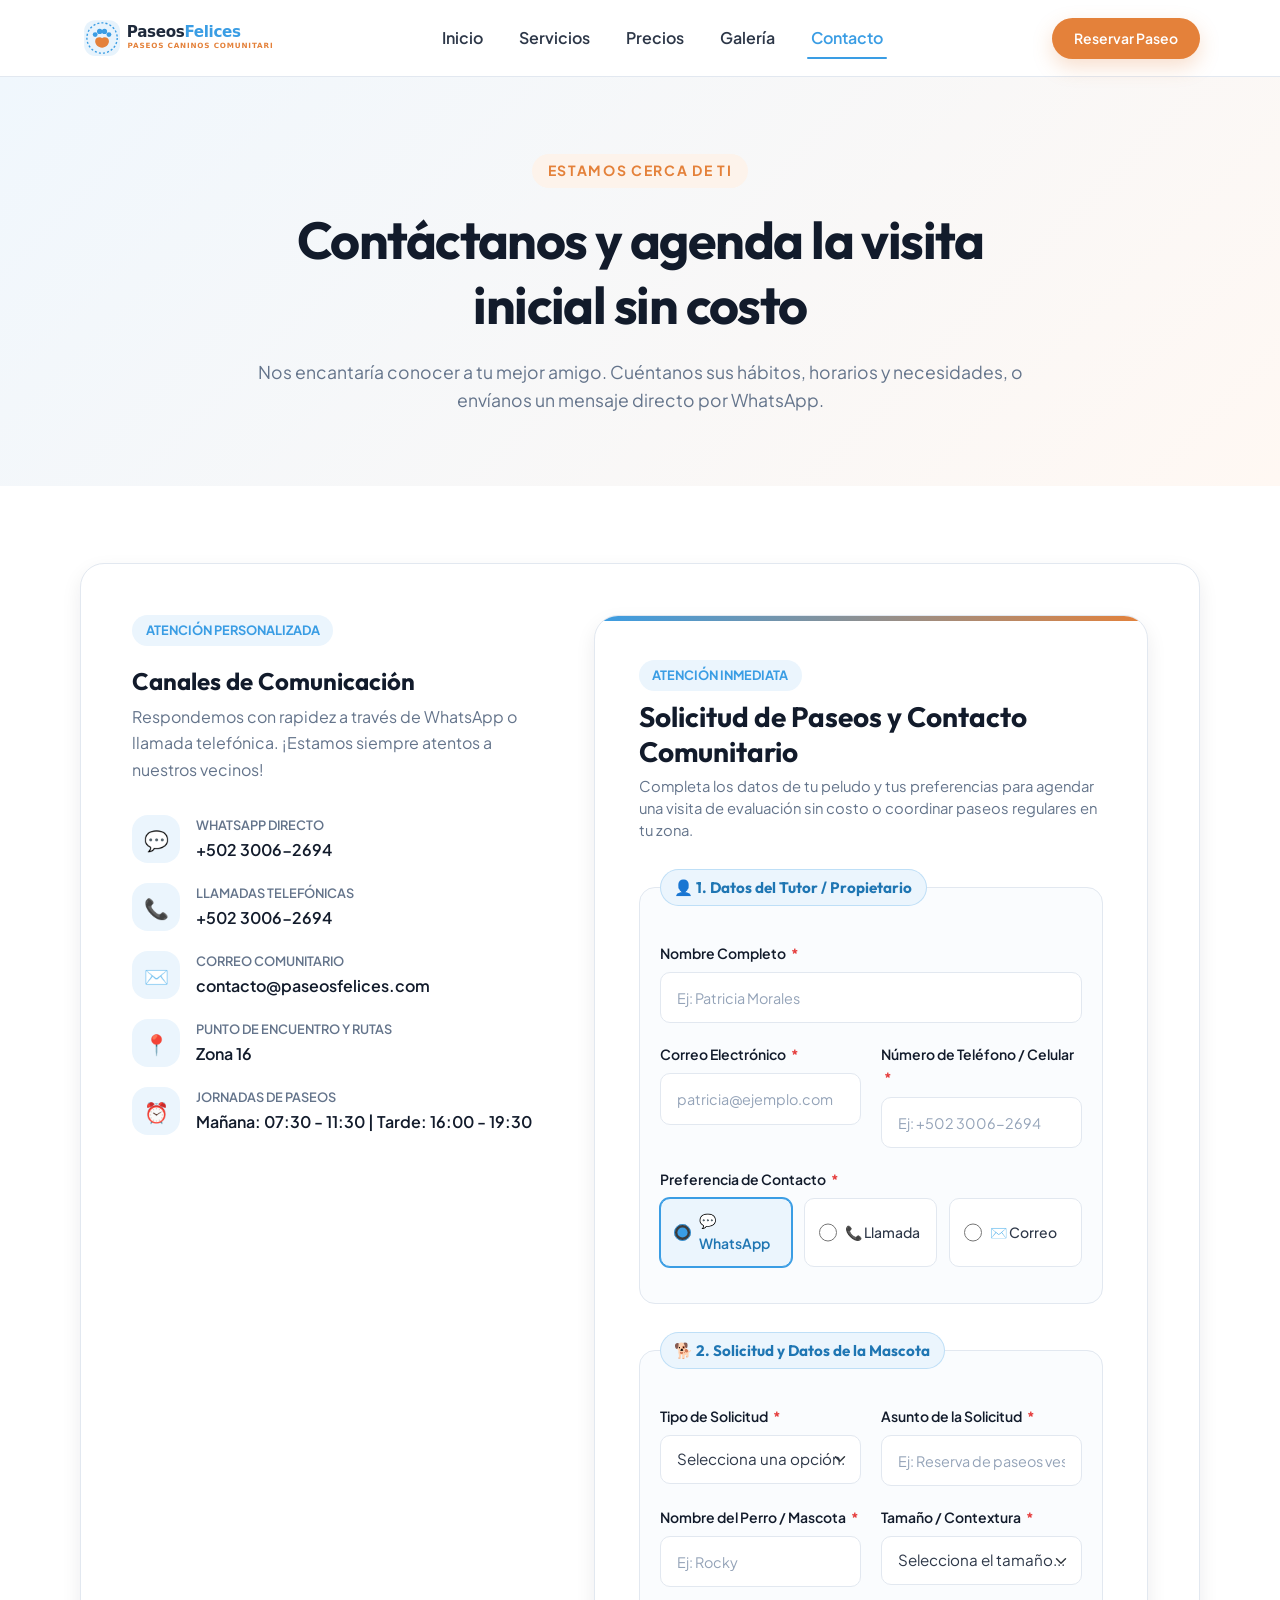
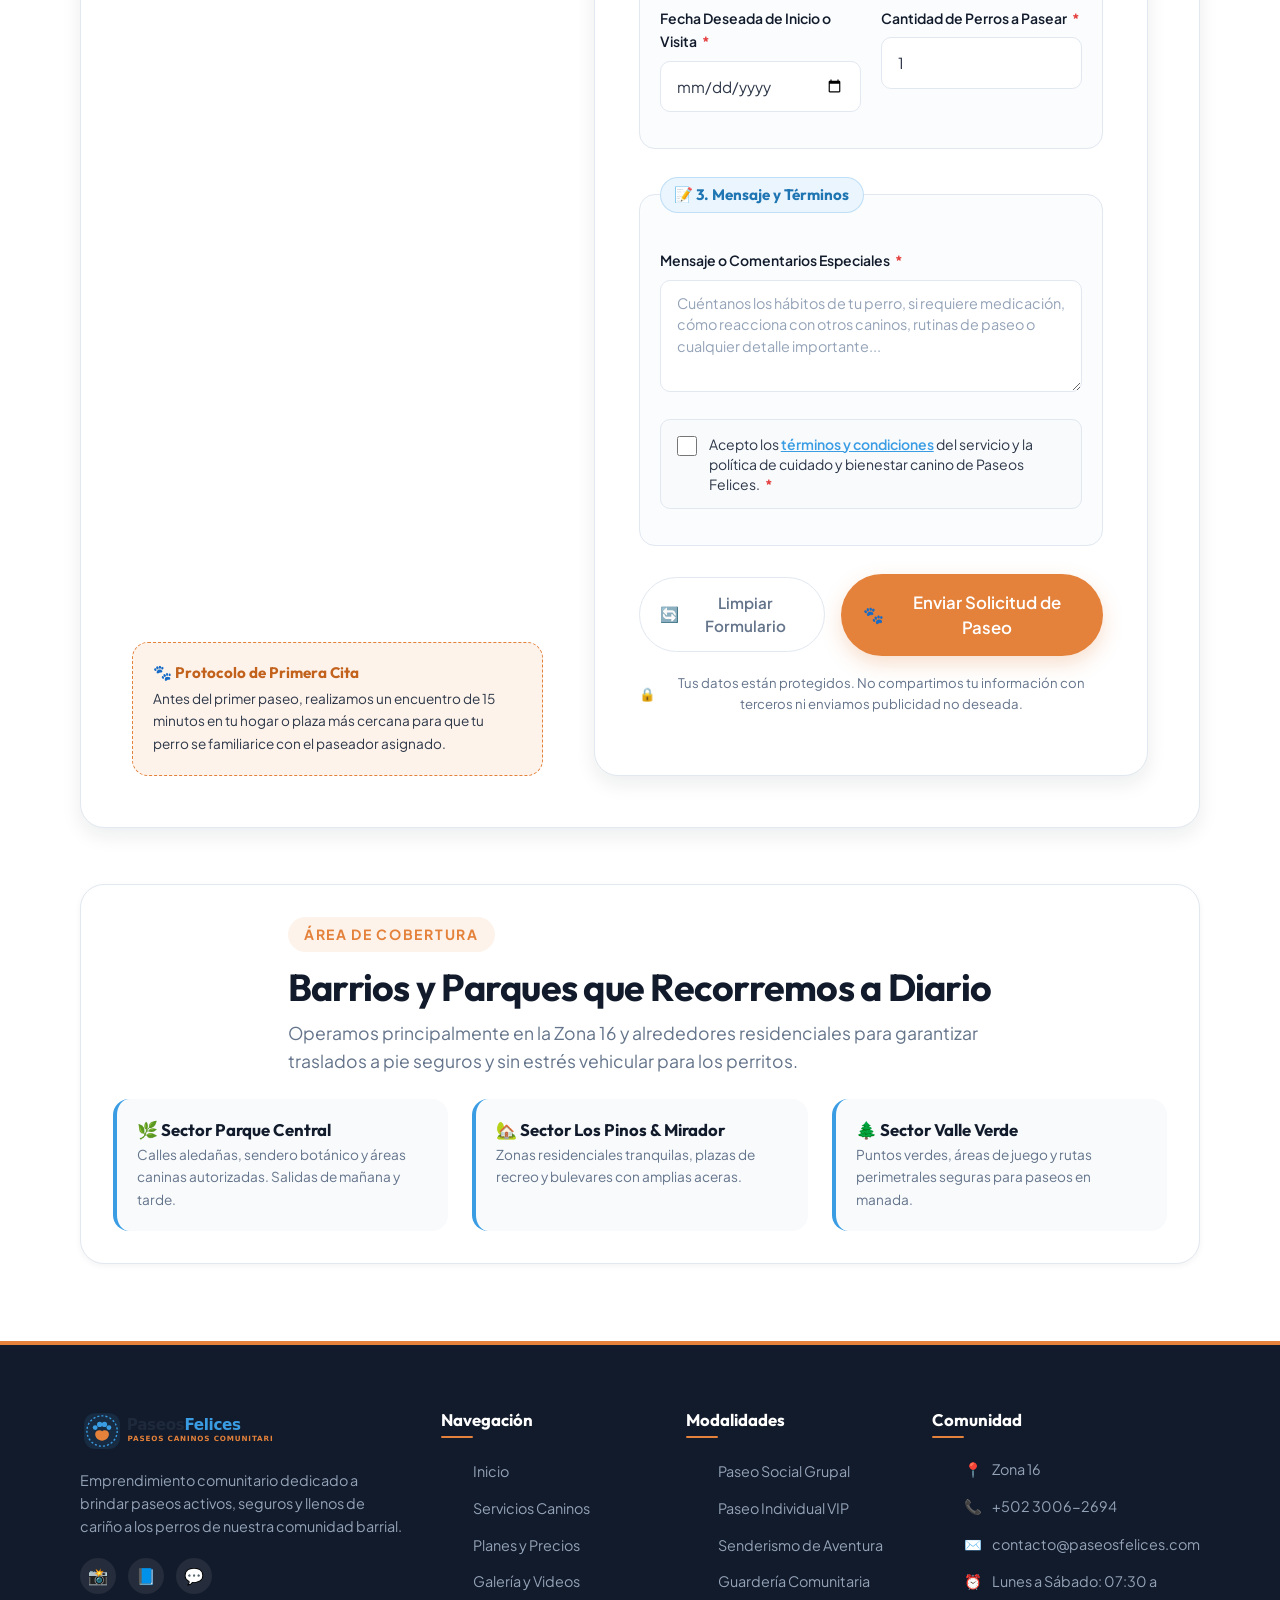
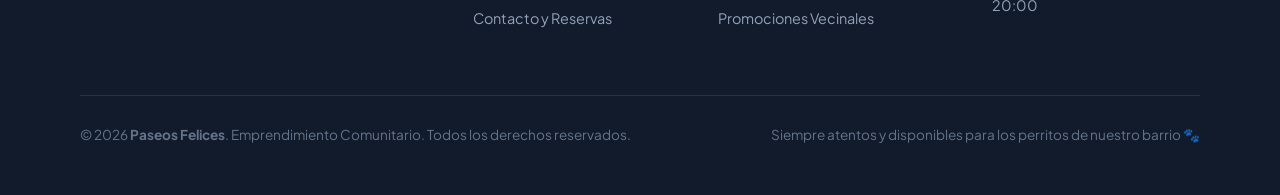
==== commit 7bb4e23e: "Mejora precios y formulario: sin desbordamiento a 320 px, plan preseleccionado y contacto en una fil" ====
--- a/contacto.html
+++ b/contacto.html
@@ -144,38 +144,37 @@
             <fieldset class="form-fieldset">
               <legend class="form-legend">👤 1. Datos del Tutor / Propietario</legend>
               
+              <div class="form-group">
+                <label for="contact-nombre" class="form-label">Nombre Completo <span class="required-mark">*</span></label>
+                <input type="text" id="contact-nombre" name="nombre_completo" class="form-input" placeholder="Ej: Patricia Morales" required minlength="3">
+              </div>
+
               <div class="form-row">
-                <div class="form-group">
-                  <label for="contact-nombre" class="form-label">Nombre Completo <span class="required-mark">*</span></label>
-                  <input type="text" id="contact-nombre" name="nombre_completo" class="form-input" placeholder="Ej: Patricia Morales" required minlength="3">
-                </div>
                 <div class="form-group">
                   <label for="contact-email" class="form-label">Correo Electrónico <span class="required-mark">*</span></label>
                   <input type="email" id="contact-email" name="correo_electronico" class="form-input" placeholder="patricia@ejemplo.com" required>
                 </div>
-              </div>
-
-              <div class="form-row">
                 <div class="form-group">
                   <label for="contact-telefono" class="form-label">Número de Teléfono / Celular <span class="required-mark">*</span></label>
                   <input type="tel" id="contact-telefono" name="numero_telefono" class="form-input" placeholder="Ej: +502 3006-2694" required pattern="[0-9+\(\)\- ]{8,}" title="Ingresa un número válido de al menos 8 dígitos (solo números, +, espacios, guiones o paréntesis)">
                 </div>
-                <div class="form-group">
-                  <span class="form-label">Preferencia de Contacto <span class="required-mark">*</span></span>
-                  <div class="radio-options-grid">
-                    <label class="radio-card-label" for="pref-whatsapp">
-                      <input type="radio" id="pref-whatsapp" name="preferencia_contacto" value="whatsapp" checked>
-                      <span>💬 WhatsApp</span>
-                    </label>
-                    <label class="radio-card-label" for="pref-llamada">
-                      <input type="radio" id="pref-llamada" name="preferencia_contacto" value="llamada">
-                      <span>📞 Llamada</span>
-                    </label>
-                    <label class="radio-card-label" for="pref-correo">
-                      <input type="radio" id="pref-correo" name="preferencia_contacto" value="correo">
-                      <span>✉️ Correo</span>
-                    </label>
-                  </div>
+              </div>
+
+              <div class="form-group">
+                <span class="form-label">Preferencia de Contacto <span class="required-mark">*</span></span>
+                <div class="radio-options-grid">
+                  <label class="radio-card-label" for="pref-whatsapp">
+                    <input type="radio" id="pref-whatsapp" name="preferencia_contacto" value="whatsapp" checked>
+                    <span>💬 WhatsApp</span>
+                  </label>
+                  <label class="radio-card-label" for="pref-llamada">
+                    <input type="radio" id="pref-llamada" name="preferencia_contacto" value="llamada">
+                    <span>📞 Llamada</span>
+                  </label>
+                  <label class="radio-card-label" for="pref-correo">
+                    <input type="radio" id="pref-correo" name="preferencia_contacto" value="correo">
+                    <span>✉️ Correo</span>
+                  </label>
                 </div>
               </div>
             </fieldset>
@@ -394,6 +393,20 @@
         }
       }
 
+      // Plan elegido en la página de Precios: preselecciona la solicitud y sugiere el asunto
+      const planParam = urlParams.get('plan');
+      const planes = {
+        'ocasional': 'Paseo Ocasional',
+        'mensual': 'Membresía Mensual VIP',
+        'semanal': 'Pack Semanal'
+      };
+      if (planes[planParam]) {
+        const selectSolicitud = document.getElementById('contact-solicitud');
+        const inputAsunto = document.getElementById('contact-asunto');
+        if (selectSolicitud) selectSolicitud.value = 'reserva-paseo';
+        if (inputAsunto) inputAsunto.value = 'Quiero contratar: ' + planes[planParam];
+      }
+
       // Manejador del Formulario: Validación y Experiencia de Usuario
       const formulario = document.getElementById('formulario-contacto');
       const alertSuccess = document.getElementById('form-alert-success');
--- a/Style/style.css
+++ b/Style/style.css
@@ -986,7 +986,7 @@
 /* Opciones de Radio Modernas */
 .radio-options-grid {
   display: grid;
-  grid-template-columns: repeat(auto-fit, minmax(130px, 1fr));
+  grid-template-columns: repeat(auto-fit, minmax(7.5rem, 1fr));
   gap: 0.75rem;
   margin-top: 0.25rem;
 }
@@ -1865,6 +1865,7 @@
     width: 100%;
     min-height: 3rem; /* Tamaño táctil mínimo optimizado */
     font-size: 0.95rem;
+    white-space: normal; /* el texto de los botones puede partirse en pantallas angostas */
   }
 
   .header-cta {
@@ -1969,15 +1970,25 @@
 
   /* Formulario y Contacto */
   .contact-grid {
+    padding: 0.75rem 0.4rem;
+  }
+
+  /* Los hijos del grid pueden encogerse; los textos largos (correo) se parten */
+  .contact-grid > * {
+    min-width: 0;
+  }
+
+  .method-details {
+    min-width: 0;
+    overflow-wrap: anywhere;
+  }
+
+  .contact-form-panel {
     padding: 1.25rem 0.75rem;
   }
 
-  .contact-form-panel {
-    padding: 1.5rem 1rem;
-  }
-
   .form-fieldset {
-    padding: 1.25rem 0.85rem 0.75rem 0.85rem;
+    padding: 1.25rem 0.6rem 0.5rem 0.6rem;
   }
 
   .form-row {
